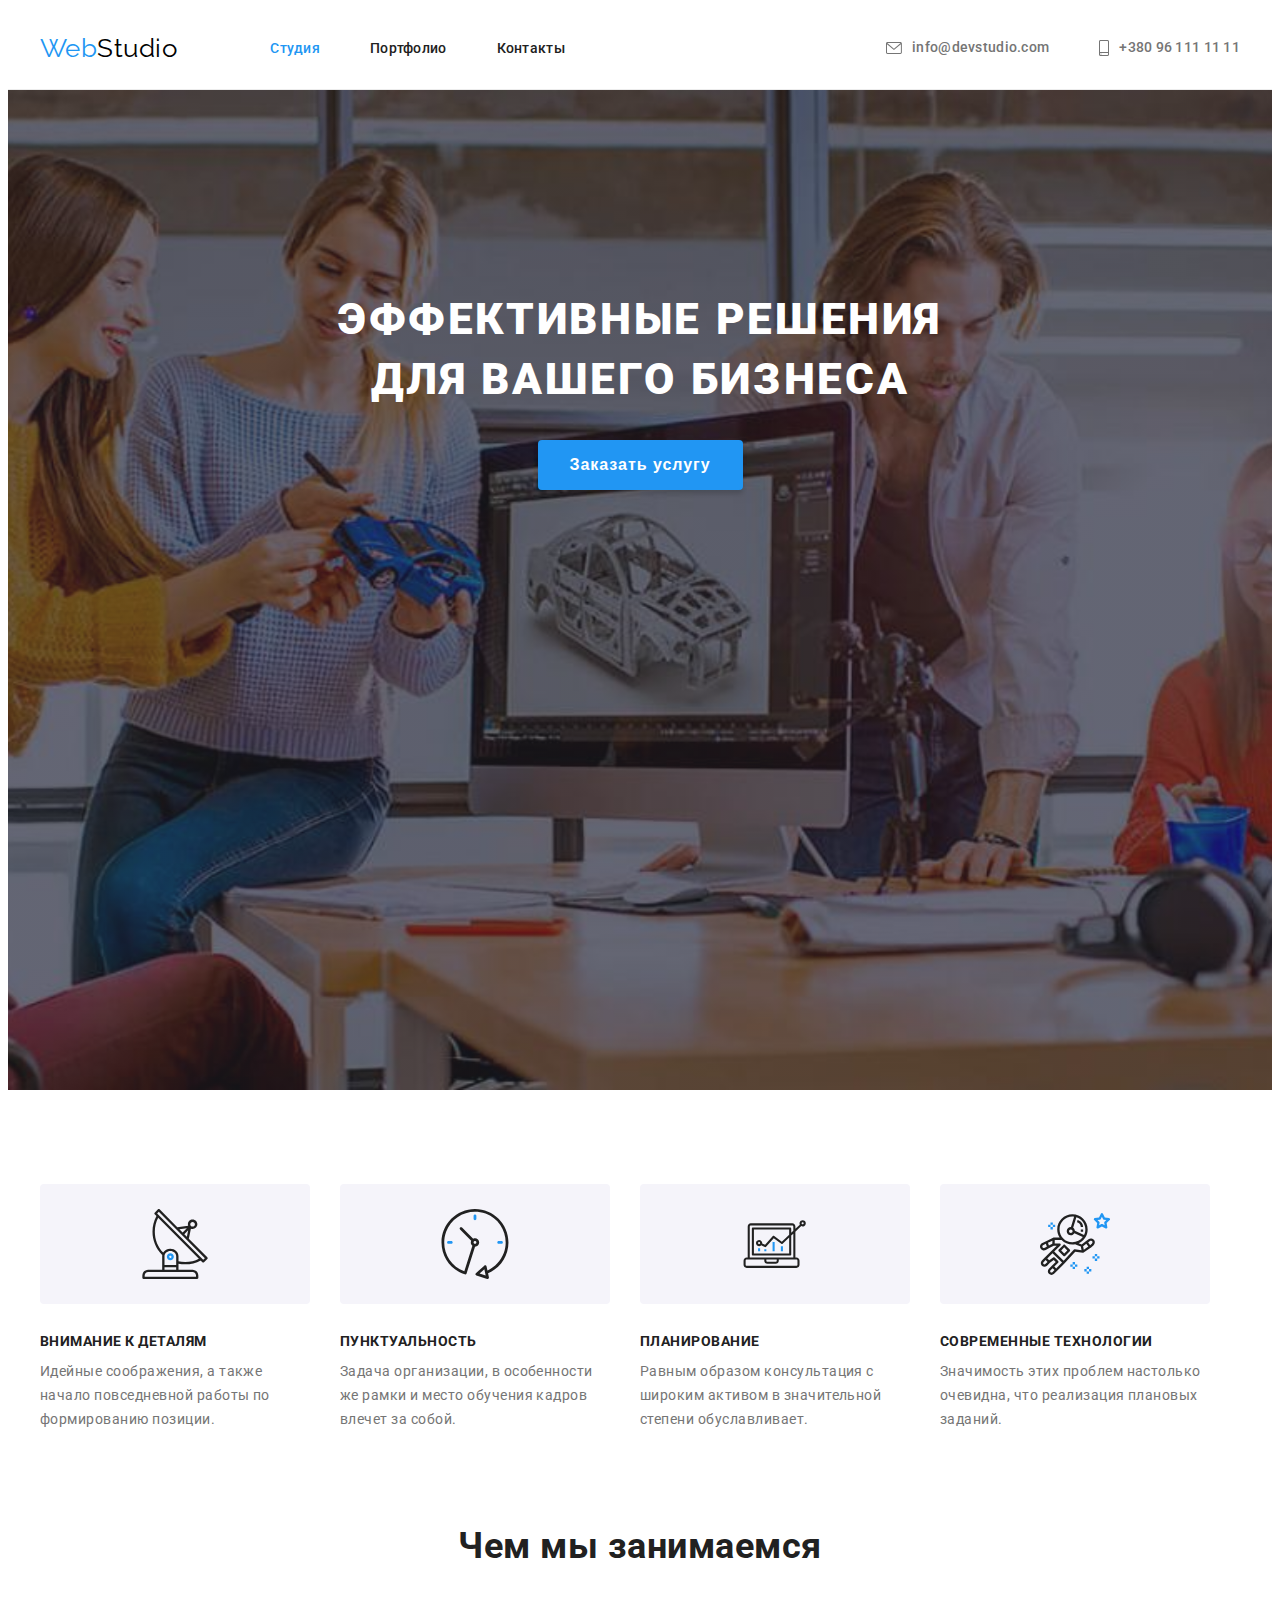
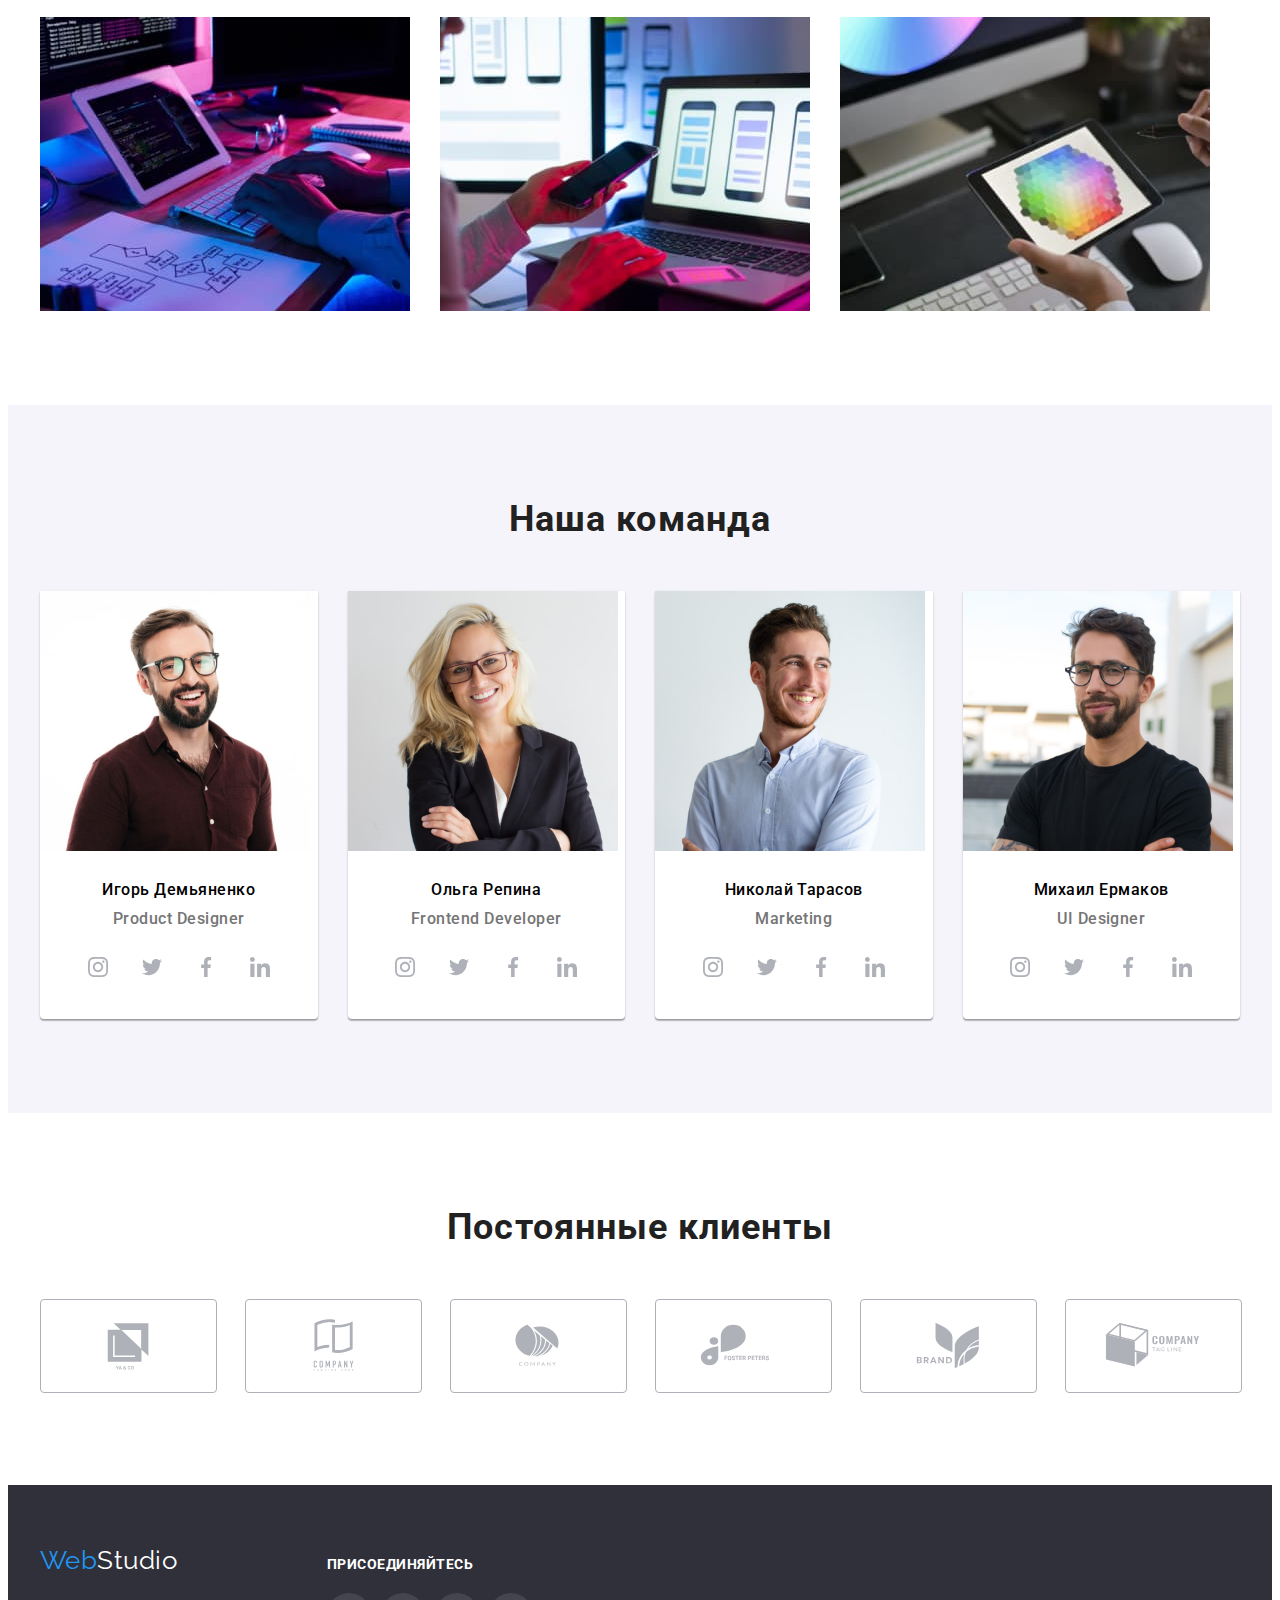
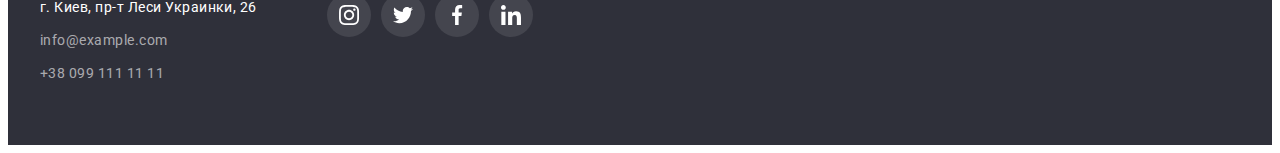
==== index.html @ c28302a7 "ДЗ4" ====
<!DOCTYPE html>
<html lang="ru">
<head>
    <meta charset="UTF-8">
    <meta http-equiv="X-UA-Compatible" content="IE=edge">
    <meta name="viewport" content="width=device-width, initial-scale=1.0">
    <title>WebStudio site</title>
    <link rel="preconnect" href="https://fonts.googleapis.com">
    <link rel="preconnect" href="https://fonts.gstatic.com" crossorigin>
    <link href="https://fonts.googleapis.com/css2?family=Raleway:wght@700&family=Roboto:wght@400;500;700;900&display=swap" rel="stylesheet">
    <link rel="stylesheet" href="https://cdnjs.cloudflare.com/ajax/libs/modern-normalize/1.1.0/modern-normalize.min.css" integrity="sha512-wpPYUAdjBVSE4KJnH1VR1HeZfpl1ub8YT/NKx4PuQ5NmX2tKuGu6U/JRp5y+Y8XG2tV+wKQpNHVUX03MfMFn9Q==" crossorigin="anonymous" referrerpolicy="no-referrer" />
    <link rel="stylesheet" href="./css/styles.css">
</head>
<body>
<!-- header -->
<header class="header">
    <div class="container header-container">
            <nav class="page-nav">
                <a href="./index.html" class="header-logo ">Web<span class="logo-color">Studio</span></a>
                <ul class="menu-nav list">
                    <li class="nav-item"><a class="nav-link link current-page" href="./index.html">Студия</a></li>
                    <li class="nav-item"><a class="nav-link link" href="./portfolio.html">Портфолио</a></li>
                    <li class="nav-item"><a class="nav-link link" href="">Контакты</a></li>
                </ul>
            </nav>
            <!-- contacts -->
                <ul class="contacts list">
                    <li class="contact-item">
                        <a href="mailto:info@devstudio.com" class="contact-link link">
                            <svg class="contact-mail-icon">
                                <use href="./images/symbol-defs.svg#envelope"></use>
                            </svg>
                    info@devstudio.com
                        </a>
                    </li>
                    <li class="contact-item">
                        <a href="tel:+380961111111" class="contact-link link">
                            <svg class="contact-tel-icon">
                                <use href="./images/symbol-defs.svg#smartphone"></use>
                            </svg>
                    +380 96 111 11 11
                        </a>
                    </li>
                </ul>
    </div>
</header>

<!-- main information -->
<main>
        <section class="hero hero-bg">
           <div class="container">
                <h1 class="hero-title">Эффективные решения для вашего бизнеса</h1>
                <button class="button btn" type="button">Заказать услугу</button>
           </div>
        </section>
   
    <!-- Our advantages -->
    <section class="section">
        <div class="container">
        <h2 class="visually-hidden">Наши особенности</h2>
            <ul class="features-list">
            <li class="features-item">
                <div class="features-icon">
                    <svg width="70" height="70">
                    <use href="./images/symbol-defs.svg#antenna"></use>
                </svg>
                </div>
                <h3 class="features-heading">Внимание к деталям</h3>
                <p class="features-paragraph">Идейные соображения, а также начало повседневной работы по формированию позиции.
                </p>
            </li>
            <li class="features-item">
                <div class="features-icon">
                    <svg width="70" height="70">
                    <use href="./images/symbol-defs.svg#clock"></use>
                </svg>
                </div>
                <h3 class="features-heading">Пунктуальность</h3>
                <p class="features-paragraph">Задача организации, в особенности же рамки и место обучения кадров влечет за
                    собой.</p>
            </li>
            <li class="features-item">
               <div class="features-icon">
                    <svg width="70" height="70">
                    <use href="./images/symbol-defs.svg#diagram"></use>
                </svg>
               </div>
                <h3 class="features-heading">Планирование</h3>
                <p class="features-paragraph">Равным образом консультация с широким активом в значительной степени
                    обуславливает.</p>
            </li>
            <li class="features-item">
               <div class="features-icon">
                    <svg width="70" height="70">
                    <use href="./images/symbol-defs.svg#astronaut"></use>
                </svg>
               </div>
                <h3 class="features-heading">Современные технологии</h3>
                <p class="features-paragraph">Значимость этих проблем настолько очевидна, что реализация плановых заданий.</p>
            </li>
        </ul>
    </div>
    
    </section>

    <!-- What are we doing -->
    <section class="activity section">
        <div class="container">
            <h2 class="activity-title">Чем мы занимаемся</h2>
            <ul class="activity-list">
                <li class="activity-item"><a href="">
                        <img class="activity-img" src="./images/development.jpg" alt="разработка сайта" width="370" height="294" />
                    </a>
                </li>
                <li class="activity-item">
                    <a href="">
                        <img class="activity-img" src="./images/mobile-version.jpg" alt="дизайн сайта" width="370" height="294" />
                    </a>
                </li>
                <li class="activity-item">
                    <a href="">
                        <img class="activity-img" src="./images/color-scheme.jpg" alt="стиль сайта" width="370" height="294" />
                    </a>
                </li>
            </ul>
        </div>
    </section>

    <!-- Our team -->
    <section class="work section">
        <div class="container">
            <h2 class="team">Наша команда</h2>
            <ul class="team-list">
                <li class="team-item">
                    <img class="team-img" src="./images/product-designer.jpg" alt="Дизайнер продукта" width="270" height="260" />
                    <div class="team-info">
                        <h3 class="about-name">Игорь Демьяненко</h3>
                        <p class="about-work">Product Designer</p>
                                <ul class="icon-list">
                                    <li class="icon-item">
                                        <a href="" class="icon-link">
                                            <svg class="social-icon">
                                                <use href="./images/symbol-defs.svg#instagram"></use>
                                            </svg>
                                        </a>
                                    </li>
                                    <li class="icon-item">
                                        <a href="" class="icon-link">
                                            <svg class="social-icon">
                                                <use href="./images/symbol-defs.svg#twitter"></use>
                                            </svg>
                                        </a>
                                    </li>
                                    <li class="icon-item">
                                        <a href="" class="icon-link">
                                            <svg class="social-icon">
                                                <use href="./images/symbol-defs.svg#facebook"></use>
                                            </svg>
                                        </a>
                                    </li>
                                    <li class="icon-item">
                                        <a href="" class="icon-link">
                                            <svg class="social-icon">
                                                <use href="./images/symbol-defs.svg#linkedin"></use>
                                            </svg>
                                        </a>
                                    
                                </ul>
                    </div>
                </li>
                <li class="team-item">
                    <img class="team-img" src="./images/frontend.jpg" alt="Фронтенд-разработчик" width="270" height="260" />
                    <div class="team-info">
                        <h3 class="about-name">Ольга Репина</h3>
                        <p class="about-work">Frontend Developer</p>
                                <ul class="icon-list">
                                    <li class="icon-item">
                                        <a href="" class="icon-link">
                                            <svg class="social-icon">
                                                <use href="./images/symbol-defs.svg#instagram"></use>
                                            </svg>
                                        </a>
                                    </li>
                                    <li class="icon-item">
                                        <a href="" class="icon-link">
                                            <svg class="social-icon">
                                                <use href="./images/symbol-defs.svg#twitter"></use>
                                            </svg>
                                        </a>
                                    </li>
                                    <li class="icon-item">
                                        <a href="" class="icon-link">
                                            <svg class="social-icon">
                                                <use href="./images/symbol-defs.svg#facebook"></use>
                                            </svg>
                                        </a>
                                    </li>
                                    <li class="icon-item">
                                        <a href="" class="icon-link">
                                            <svg class="social-icon">
                                                <use href="./images/symbol-defs.svg#linkedin"></use>
                                            </svg>
                                        </a>
                                    </li>
                                </ul>
                    </div>
                </li>
                <li class="team-item">
                    <img class="team-img" src="./images/marketing.jpg" alt="Маркетинг" width="270" height="260" />
                    <div class="team-info">
                        <h3 class="about-name">Николай Тарасов</h3>
                        <p class="about-work">Marketing</p>
                                <ul class="icon-list">
                                    <li class="icon-item">
                                        <a href="" class="icon-link">
                                            <svg class="social-icon">
                                                <use href="./images/symbol-defs.svg#instagram"></use>
                                            </svg>
                                        </a>
                                    </li>
                                    <li class="icon-item">
                                        <a href="" class="icon-link">
                                            <svg class="social-icon">
                                                <use href="./images/symbol-defs.svg#twitter"></use>
                                            </svg>
                                        </a>
                                    </li>
                                    <li class="icon-item">
                                        <a href="" class="icon-link">
                                            <svg class="social-icon">
                                                <use href="./images/symbol-defs.svg#facebook"></use>
                                            </svg>
                                        </a>
                                    </li>
                                    <li class="icon-item">
                                        <a href="" class="icon-link">
                                            <svg class="social-icon">
                                                <use href="./images/symbol-defs.svg#linkedin"></use>
                                            </svg>
                                        </a>
                                    </li>
                                </ul>
                    </div>
                </li>
                <li class="team-item">
                    <img class="team-img" src="./images/ui-designer.jpg" alt="Пользовательский интерфейс" width="270"
                        height="260" />
                    <div class="team-info">
                        <h3 class="about-name">Михаил Ермаков</h3>
                        <p class="about-work">UI Designer</p>
                                <ul class="icon-list">
                                    <li class="icon-item">
                                        <a href="" class="icon-link">
                                            <svg class="social-icon">
                                                <use href="./images/symbol-defs.svg#instagram"></use>
                                            </svg>
                                        </a>
                                    </li>
                                    <li class="icon-item">
                                        <a href="" class="icon-link">
                                            <svg class="social-icon">
                                                <use href="./images/symbol-defs.svg#twitter"></use>
                                            </svg>
                                        </a>
                                    </li>
                                    <li class="icon-item">
                                        <a href="" class="icon-link">
                                            <svg class="social-icon">
                                                <use href="./images/symbol-defs.svg#facebook"></use>
                                            </svg>
                                        </a>
                                    </li>
                                    <li class="icon-item">
                                        <a href="" class="icon-link">
                                            <svg class="social-icon">
                                                <use href="./images/symbol-defs.svg#linkedin"></use>
                                            </svg>
                                        </a>
                                    </li>
                                </ul>
                    </div>
                </li>
            </ul>         
        </div>
    </section>
    <section class="section">
        <div class="container">
            <h2 class="company-header">Постоянные клиенты</h2>
            <ul class="company-list">
                <li class="company-item">
                    <a href="" class="company-link">
                        <svg class="company-icon" width="106" height="60">
                            <use href="./images/symbol-defs.svg#first-company"></use>
                        </svg>
                    </a>
                </li>
                <li class="company-item">
                    <a href="" class="company-link">
                        <svg class="company-icon" width="106" height="60">
                            <use href="./images/symbol-defs.svg#second-company"></use>
                        </svg>
                    </a>
                </li>
                <li class="company-item">
                    <a href="" class="company-link">
                        <svg class="company-icon" width="106" height="60">
                            <use href="./images/symbol-defs.svg#third-company"></use>
                        </svg>
                    </a>
                </li>
                <li class="company-item">
                    <a href="" class="company-link">
                        <svg class="company-icon" width="106" height="60">
                            <use href="./images/symbol-defs.svg#fourth-company"></use>
                        </svg>
                    </a>
                </li>
                <li class="company-item">
                    <a href="" class="company-link">
                        <svg class="company-icon" width="106" height="60">
                            <use href="./images/symbol-defs.svg#fifth-company"></use>
                        </svg>
                    </a>
                </li>
                <li class="company-item">
                    <a href="" class="company-link">
                        <svg class="company-icon" width="106" height="60">
                            <use href="./images/symbol-defs.svg#sixth-company"></use>
                        </svg>
                    </a>
                </li>
            </ul>
        </div>
    </section>
</main>

<!-- footer -->
<footer class="footer">
    <div class="container footer-container">
        <div>
            <a class="footer-logo" href="./index.html">Web<span class="logo-color logo">Studio</span></a>
            <address class="address">
                <ul class="footer-list">
                    <li class="footer-item item-space"><a class="address-items"
                            href="https://www.google.com.ua/maps/place/%D0%B1%D1%83%D0%BB.+%D0%9B%D0%B5%D1%81%D0%B8+%D0%A3%D0%BA%D1%80%D0%B0%D0%B8%D0%BD%D0%BA%D0%B8,+26,+%D0%9A%D0%B8%D0%B5%D0%B2,+02000/@50.4265841,30.5361971,17z/data=!3m1!4b1!4m5!3m4!1s0x40d4cf0e033ecbe9:0x57a4dffefec77da0!8m2!3d50.4265807!4d30.5383858?hl=ru">
                            г. Киев, пр-т Леси Украинки, 26</a></li>
                    <li class="footer-item item-space"><a class="footer-contact" href="mailto:info@example.com">info@example.com</a>
                    </li>
                    <li class="footer-item item-space"><a class="footer-contact" href="tel:+380991111111">+38 099 111 11 11</a></li>
                </ul>
            </address>
        </div>
    
    <div>
        <h2 class="footer-header">присоединяйтесь</h2>
        <ul class="footer-icon-list">
            <li class="footer-icon-item">
                <a href="" class="footer-icon-link">
                    <svg class="footer-social-icon">
                        <use href="./images/symbol-defs.svg#instagram"></use>
                    </svg>
                </a>
            </li>
            <li class="footer-icon-item">
                <a href="" class="footer-icon-link">
                    <svg class="footer-social-icon">
                        <use href="./images/symbol-defs.svg#twitter"></use>
                    </svg>
                </a>
            </li>
            <li class="footer-icon-item">
                <a href="" class="footer-icon-link">
                    <svg class="footer-social-icon">
                        <use href="./images/symbol-defs.svg#facebook"></use>
                    </svg>
                </a>
            </li>
            <li class="footer-icon-item">
                <a href="" class="footer-icon-link">
                    <svg class="footer-social-icon">
                        <use href="./images/symbol-defs.svg#linkedin"></use>
                    </svg>
                </a>
            </li>
        </ul>
    </div>

    </div>

   
</footer>  

</body>
</html>
---- css/styles.css ----
:root {
  --primary-text-color: #212121;
  --secondary-text-color: #757575;
  --title-text-color: #000000;
  --accent-color: #2196f3;
  --primary-white-color: #ffffff;
  --secondary-darkgray-color: #2f303a;
  --third-title-color: #f5f4fa;
}
p,
h1,
h2,
h3,
h4,
h5,
h6 {
  margin: 0;
}
ul {
  list-style: none;
  margin: 0;
  padding-left: 0;
}
img {
  display: block;
  max-width: 100%;
  height: auto;
}
body {
  font-family: 'Roboto', sans-serif;
  color: var(--primary-text-color);
  letter-spacing: 0.03em;
  line-height: 1.14;
}

/* -------HEADER------ */
.header {
  background-color: var(--primary-white-color);
  border-bottom: 1px solid #ececec;
}
.container {
  width: 1200px;
  margin: 0 auto;
  padding: 0 15px;
}
.header-container {
  display: flex;
  align-items: center;
}
/* LOGO */
.header-logo {
  font-family: 'Raleway', sans-serif;
  font-size: 26px;
  line-height: 1.19;
  color: var(--accent-color);
  text-decoration: none;
  margin-right: 93px;
  padding-top: 25px;
  padding-bottom: 25px;
  align-items: center;
}
.list {
  list-style: none;
  display: flex;
}
.logo-color {
  color: var(--title-text-color);
}
/* NAVIGATION */
.page-nav {
  display: flex;
  align-items: center;
}
.nav-link {
  color: var(--primary-text-color);
  font-weight: 500;
  font-size: 14px;
  letter-spacing: 0.02em;
}

.nav-item:not(:last-child) {
  margin-right: 50px;
}
.nav-link:hover,
.nav-link:focus {
  color: var(--accent-color);
}
.link {
  text-decoration: none;
}
.link.current-page {
  color: var(--accent-color);
}
/* CONTACTS */
.contacts {
  display: flex;
  margin-left: auto;
  align-items: center;
}

.contacts .link {
  color: var(--secondary-text-color);
  font-weight: 500;
  font-size: 14px;
  letter-spacing: 0.02em;
  padding: 32px 0px 32px 0px;
  display: inline-flex;
  align-self: start;
  justify-content: center;
}
.contact-link {
  align-items: center;
  display: inline-flex;
}

.contact-mail-icon {
  margin-right: 10px;
  width: 16px;
  height: 12px;
  fill: currentColor;
}
.contact-tel-icon {
  margin-right: 10px;
  width: 10px;
  height: 16px;
  fill: currentColor;
}
.contact-link:hover,
.contact-link:focus {
  color: var(--accent-color);
}
.contact-item:not(:first-child) {
  margin-left: 50px;
}

/* ---------MAIN--------- */
.visually-hidden {
  position: absolute;
  clip: rect(0 0 0 0);
  width: 1px;
  height: 1px;
  margin: -1px;
}

.hero {
  background-color: var(--secondary-darkgray-color);
  text-align: center;
  padding: 200px 0;
}
.hero-bg {
  max-width: 1600px;
  height: 600px;
  margin-left: auto;
  margin-right: auto;
  background-image: linear-gradient(rgba(47, 48, 58, 0.4), rgba(47, 48, 58, 0.4)),
    url(../images/main-bg.jpg);
  background-repeat: no-repeat;
  background-position: center;
  background-size: cover;
}

.hero-title {
  color: var(--primary-white-color);
  font-weight: 900;
  font-size: 44px;
  line-height: 1.36;
  text-align: center;
  letter-spacing: 0.06em;
  text-transform: uppercase;
  margin-bottom: 30px;
  max-width: 696px;
  margin-left: auto;
  margin-right: auto;
}
.button {
  cursor: pointer;
  color: var(--primary-white-color);
  background-color: var(--accent-color);
}
.btn {
  font-style: inherit;
  font-weight: bold;
  font-size: 16px;
  line-height: 1.87;
  letter-spacing: 0.06em;
  box-shadow: 0px 4px 4px rgba(0, 0, 0, 0.15);
  border-radius: 4px;
  border: 0;
  padding: 10px 32px;
  min-width: 200px;
}
/* ------OUR ADVANTAGES------ */
.section {
  padding-top: 94px;
  padding-bottom: 94px;
}
.features-list {
  display: flex;
}
.features-item:not(:last-child) {
  margin-right: 30px;
}
.features-icon {
  display: flex;
  height: 120px;
  width: 100%;
  margin-bottom: 30px;
  background-color: #f5f4fa;
  border-radius: 4px;
  justify-content: center;
  align-items: center;
}
.features-heading {
  font-weight: 700;
  font-size: 14px;
  text-transform: uppercase;
  color: var(--primary-text-color);
  margin-bottom: 10px;
}
.features-paragraph {
  font-size: 14px;
  line-height: 1.71;
  color: var(--secondary-text-color);
  width: 270px;
}
.features-title {
  font-weight: 700;
  font-size: 36px;
  line-height: 1.16;
}
.activity {
  padding-top: 0px;
}
.activity-title {
  font-weight: 700;
  font-size: 36px;
  line-height: 1.16;
  text-align: center;
  margin-bottom: 50px;
}
.activity-item:not(:last-child) {
  margin-right: 30px;
}
.activity-list {
  display: flex;
}

/* -----OUR TEAM------ */
.work {
  background-color: var(--third-title-color);
}
.team {
  font-weight: 700;
  font-size: 36px;
  line-height: 1.16;
  letter-spacing: 0.03em;
  text-align: center;
  margin-bottom: 50px;
}
.team-list {
  display: flex;
  margin-left: calc(-1 * 30px);
}
.team-list .team-item {
  margin-left: 30px;
  flex-basis: calc(100% / 4 - 30px);
  border-radius: 0px 0px 4px 4px;
  box-shadow: 0px 1px 3px rgba(0, 0, 0, 0.12), 0px 1px 1px rgba(0, 0, 0, 0.14),
    0px 2px 1px rgba(0, 0, 0, 0.2);
}
.team-item {
  background-color: var(--primary-white-color);
}
.team-info {
  padding: 30px 0;
  text-align: center;
}
.about-name {
  font-weight: 500;
  font-size: 16px;
  line-height: 1.18;
  text-align: center;
  color: var(--title-text-color);
  margin-bottom: 10px;
}
.about-work {
  color: var(--secondary-text-color);
  font-weight: 500;
  font-size: 16px;
  line-height: 1.18;
  text-align: center;
  margin-bottom: 16px;
}
.icon-list {
  display: flex;
  justify-content: center;
}
.icon-item + .icon-item {
  margin-left: 10px;
}
.icon-item {
  width: 44px;
  height: 44px;
}
.social-icon {
  width: 20px;
  height: 20px;
  fill: #afb1b8;
}
.icon-link {
  width: 100%;
  height: 100%;
  display: block;
  border-radius: 50%;
  display: flex;
  align-items: center;
  justify-content: center;
  background-color: #ffffff;
}
.icon-link:hover,
.icon-link:focus {
  background-color: var(--accent-color);
}
.icon-link:hover .social-icon,
.icon-link:focus .social-icon {
  fill: var(--primary-white-color);
}
/* COMPANIES */
.company-header {
  font-weight: 700;
  font-size: 36px;
  line-height: 1.16;
  letter-spacing: 0.03em;
  text-align: center;
  margin-bottom: 50px;
}
.company-list {
  margin-left: -30px;
  display: flex;
  justify-content: center;
}
.company-item {
  height: 92px;
}
.company-list .company-item {
  margin-left: 30px;
  flex-basis: calc(100% / 6 - 30px);
}
.company-link {
  width: 100%;
  height: 100%;
  display: block;
  border: 1px solid #afb1b8;
  border-radius: 4px;
  display: flex;
  align-items: center;
  justify-content: center;
  background-color: #ffffff;
}
.company-link:hover,
.company-link:focus {
  border-color: var(--accent-color);
}
.company-icon {
  fill: #afb1b8;
}
.company-link:hover .company-icon,
.company-link:focus .company-icon {
  fill: var(--accent-color);
}
/* -------FOOTER-------- */
.footer-container {
  display: flex;
  align-items: baseline;
}
.footer-container > *:first-child {
  margin-right: 70px;
}
.footer {
  background-color: var(--secondary-darkgray-color);
  padding: 60px 0;
}

.footer-logo {
  font-family: 'Raleway', sans-serif;
  font-size: 26px;
  line-height: 1.19;
  color: var(--accent-color);
  text-decoration: none;
}
.logo {
  color: var(--primary-white-color);
}
.footer-logo {
  display: block;
  margin-bottom: 20px;
}
.address {
  font-style: normal;
}

.footer-item {
  font-size: 14px;
  line-height: 1.71;
}
.item-space:not(:last-child) {
  margin-bottom: 9px;
}

.address-items {
  color: var(--primary-white-color);
  text-decoration: none;
}
.footer-contact {
  font-size: 14px;
  line-height: 1.71;
  color: rgba(255, 255, 255, 0.6);
  text-decoration: none;
}
.footer-contact:hover,
.footer-contact:focus {
  color: var(--accent-color);
}
.footer-list .address-items,
.footer-list .footer-contact {
  display: block;
}
.footer-header {
  display: inline-block;
  margin-bottom: 20px;
  font-weight: 700;
  font-size: 14px;
  text-transform: uppercase;
  color: var(--primary-white-color);
}
.footer-icon-link {
  width: 100%;
  height: 100%;
  display: block;
  border-radius: 50%;
  display: flex;
  align-items: center;
  justify-content: center;
  background-color: rgba(255, 255, 255, 0.1);
}

.footer-icon-list {
  display: flex;
  justify-content: center;
}
.footer-icon-item + .footer-icon-item {
  margin-left: 10px;
}
.footer-icon-item {
  width: 44px;
  height: 44px;
}
.footer-icon-link:hover,
.footer-icon-link:focus {
  background-color: var(--accent-color);
}

.footer-social-icon {
  width: 20px;
  height: 20px;
  fill: var(--primary-white-color);
}

/* ------PORTFOLIO----------*/
.portfolio-header {
  background-color: var(--primary-white-color);
  border: 1px solid #ececec;
}
.portfolio-container {
  display: flex;
  align-items: center;
}
.portfolio {
  display: flex;
  align-items: center;
}
.portfol-logo {
  font-family: 'Raleway', sans-serif;
  font-size: 26px;
  line-height: 1.19;
  color: var(--accent-color);
  text-decoration: none;
  margin-right: 93px;
  padding-top: 25px;
  padding-bottom: 25px;
  align-items: center;
}
.portfol-logo-color {
  color: var(--title-text-color);
}
.portfol-list {
  display: flex;
}
.portfol-link {
  color: var(--primary-text-color);
  font-weight: 500;
  font-size: 14px;
  letter-spacing: 0.02em;
  text-decoration: none;
}
.portfol-link:hover,
.portfol-link:focus {
  color: var(--accent-color);
}
.links.current-page {
  color: var(--accent-color);
}

.portfol-item:not(:last-child) {
  margin-right: 50px;
}
.header-contacts {
  text-decoration: none;
  display: flex;
  margin-left: auto;
  align-items: center;
}
.header-link {
  color: var(--secondary-text-color);
  font-weight: 500;
  font-size: 14px;
  letter-spacing: 0.02em;
  display: flex;
  align-items: center;
}
.header-link:hover,
.header-link:focus {
  color: var(--accent-color);
}
.header-list:not(:first-child) {
  margin-left: 50px;
}

.filter-list {
  text-decoration: none;
  display: flex;
  justify-content: center;
  margin-bottom: 34px;
}
.filter-item:not(:last-child) {
  margin-right: 8px;
}
.filter-button {
  cursor: pointer;
  color: var(--primary-text-color);
  background-color: var(--third-title-color);
}
.filter-button:hover,
.filter-button:focus {
  background-color: var(--accent-color);
  color: var(--primary-white-color);
  box-shadow: 0px 4px 4px rgba(0, 0, 0, 0.25);
}
.filter-btn {
  font-style: inherit;
  font-weight: 500;
  font-size: 16px;
  line-height: 1.62;
  text-align: center;
  border-radius: 4px;
  border: 0;
  padding: 6px 22px;
  min-width: 73px;
}
.gallery-list {
  display: flex;
  flex-wrap: wrap;
  margin-top: calc(-1 * 30px);
  margin-left: calc(-1 * 30px);
}
.gallery-list .gallery-item {
  margin-top: 30px;
  margin-left: 30px;
  flex-basis: calc(100% / 3 - 30px);
}

.gallery-info {
  padding: 20px 24px;
  border-right: 1px solid #eeeeee;
  border-bottom: 1px solid #eeeeee;
  border-left: 1px solid #eeeeee;
}
.gallery-heading {
  font-weight: 700;
  font-size: 18px;
  line-height: 2;
  letter-spacing: 0.06em;
  color: var(--primary-text-color);
  margin-bottom: 4px;
}
.gallery-link {
  display: block;
  text-decoration: none;
}
.gallery-link:hover,
.gallery-link:hover {
  box-shadow: 0px 1px 1px rgba(0, 0, 0, 0.12), 0px 4px 4px rgba(0, 0, 0, 0.06),
    1px 4px 6px rgba(0, 0, 0, 0.16);
}
.gallery-paragraph {
  font-weight: 400;
  font-size: 16px;
  line-height: 30px;
  color: var(--secondary-text-color);
}
/* -------FOOTER--------- */
.portfolio-footer {
  padding: 60px 0;
}
.logo-footer {
  font-family: 'Raleway', sans-serif;
  font-size: 26px;
  line-height: 1.19;
  color: var(--accent-color);
  text-decoration: none;
  display: block;
  margin-bottom: 20px;
}
.portfolio-logo {
  color: var(--primary-white-color);
}
.portfolio-footer {
  background-color: var(--secondary-darkgray-color);
}
.footer-address {
  font-style: normal;
}

.address-map {
  font-size: 14px;
  line-height: 1.71;
  color: var(--primary-white-color);
  text-decoration: none;
}
.address-item {
  color: var(--primary-white-color);
}
.address-space:not(:last-child) {
  margin-bottom: 9px;
}
.address-contact {
  font-size: 14px;
  line-height: 1.71;
  color: rgba(255, 255, 255, 0.6);
  text-decoration: none;
}
.address-contact:hover,
.address-contact:focus {
  color: var(--accent-color);
}
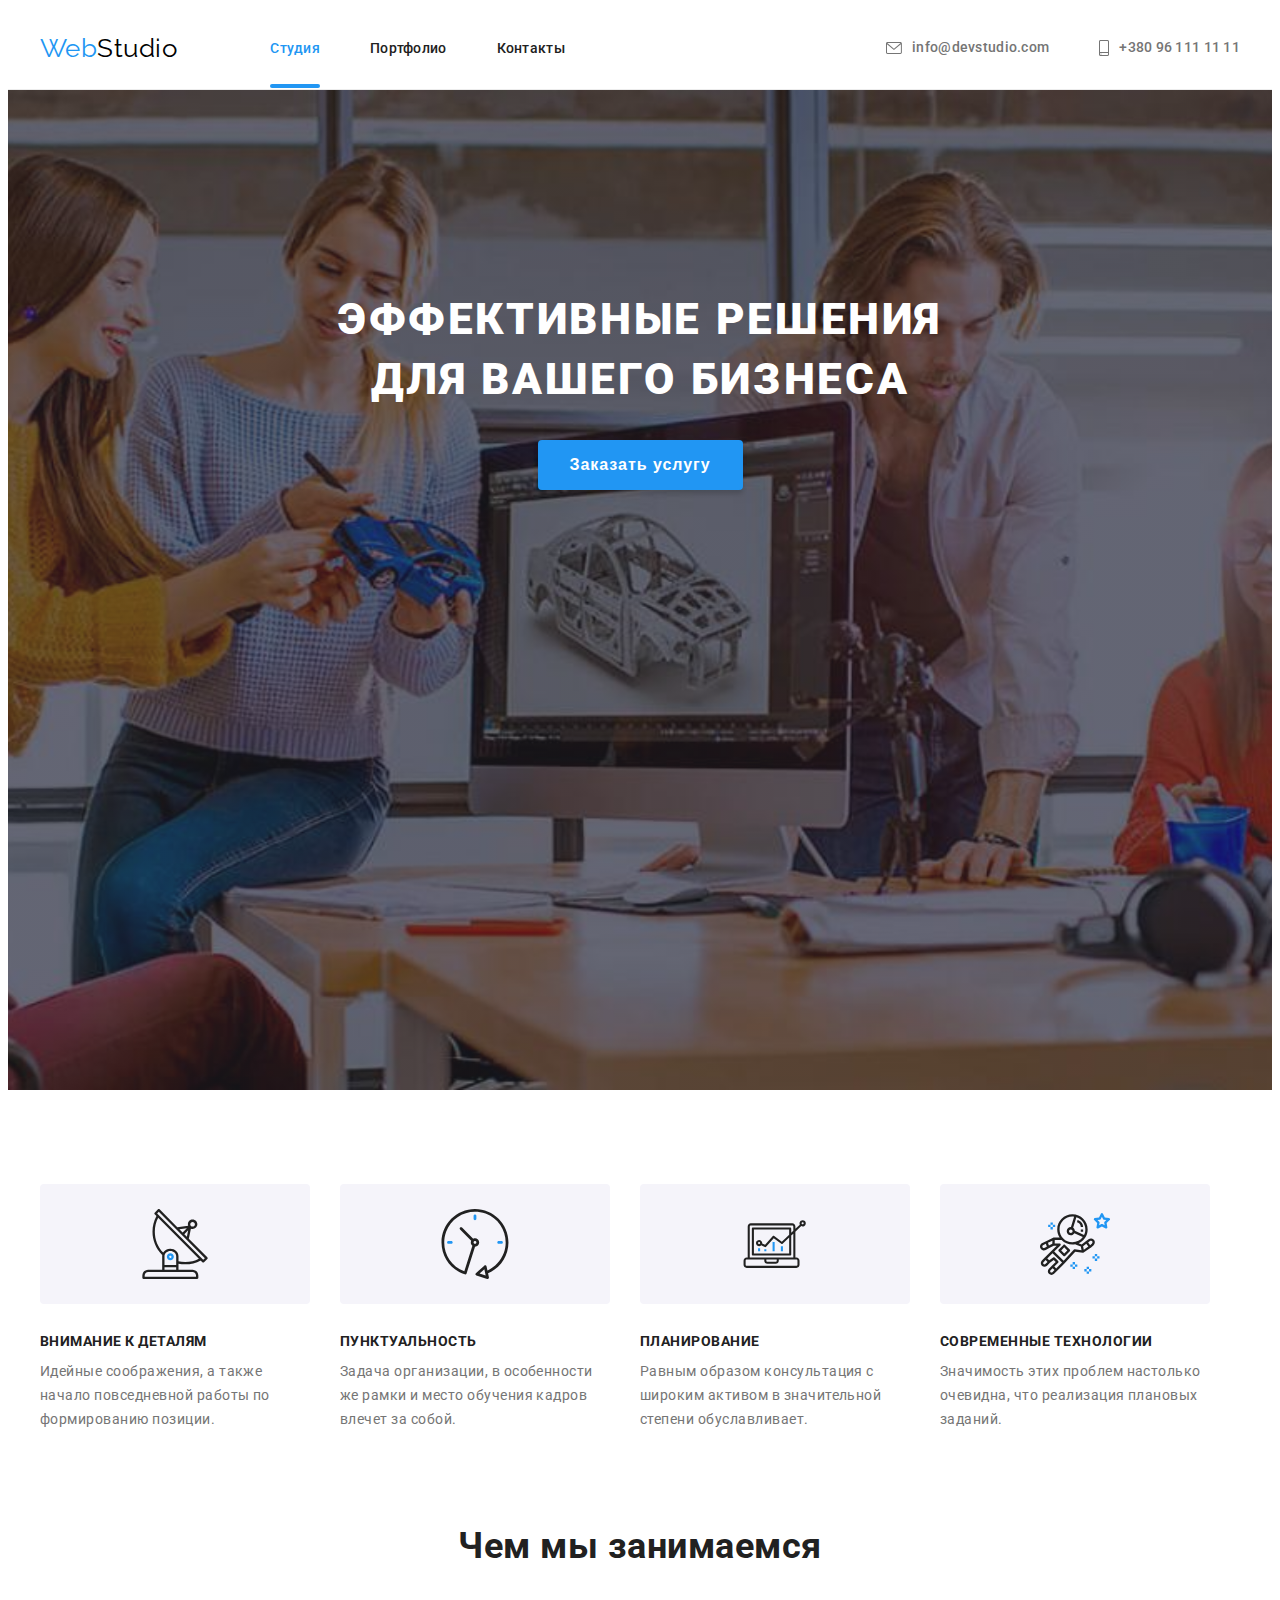
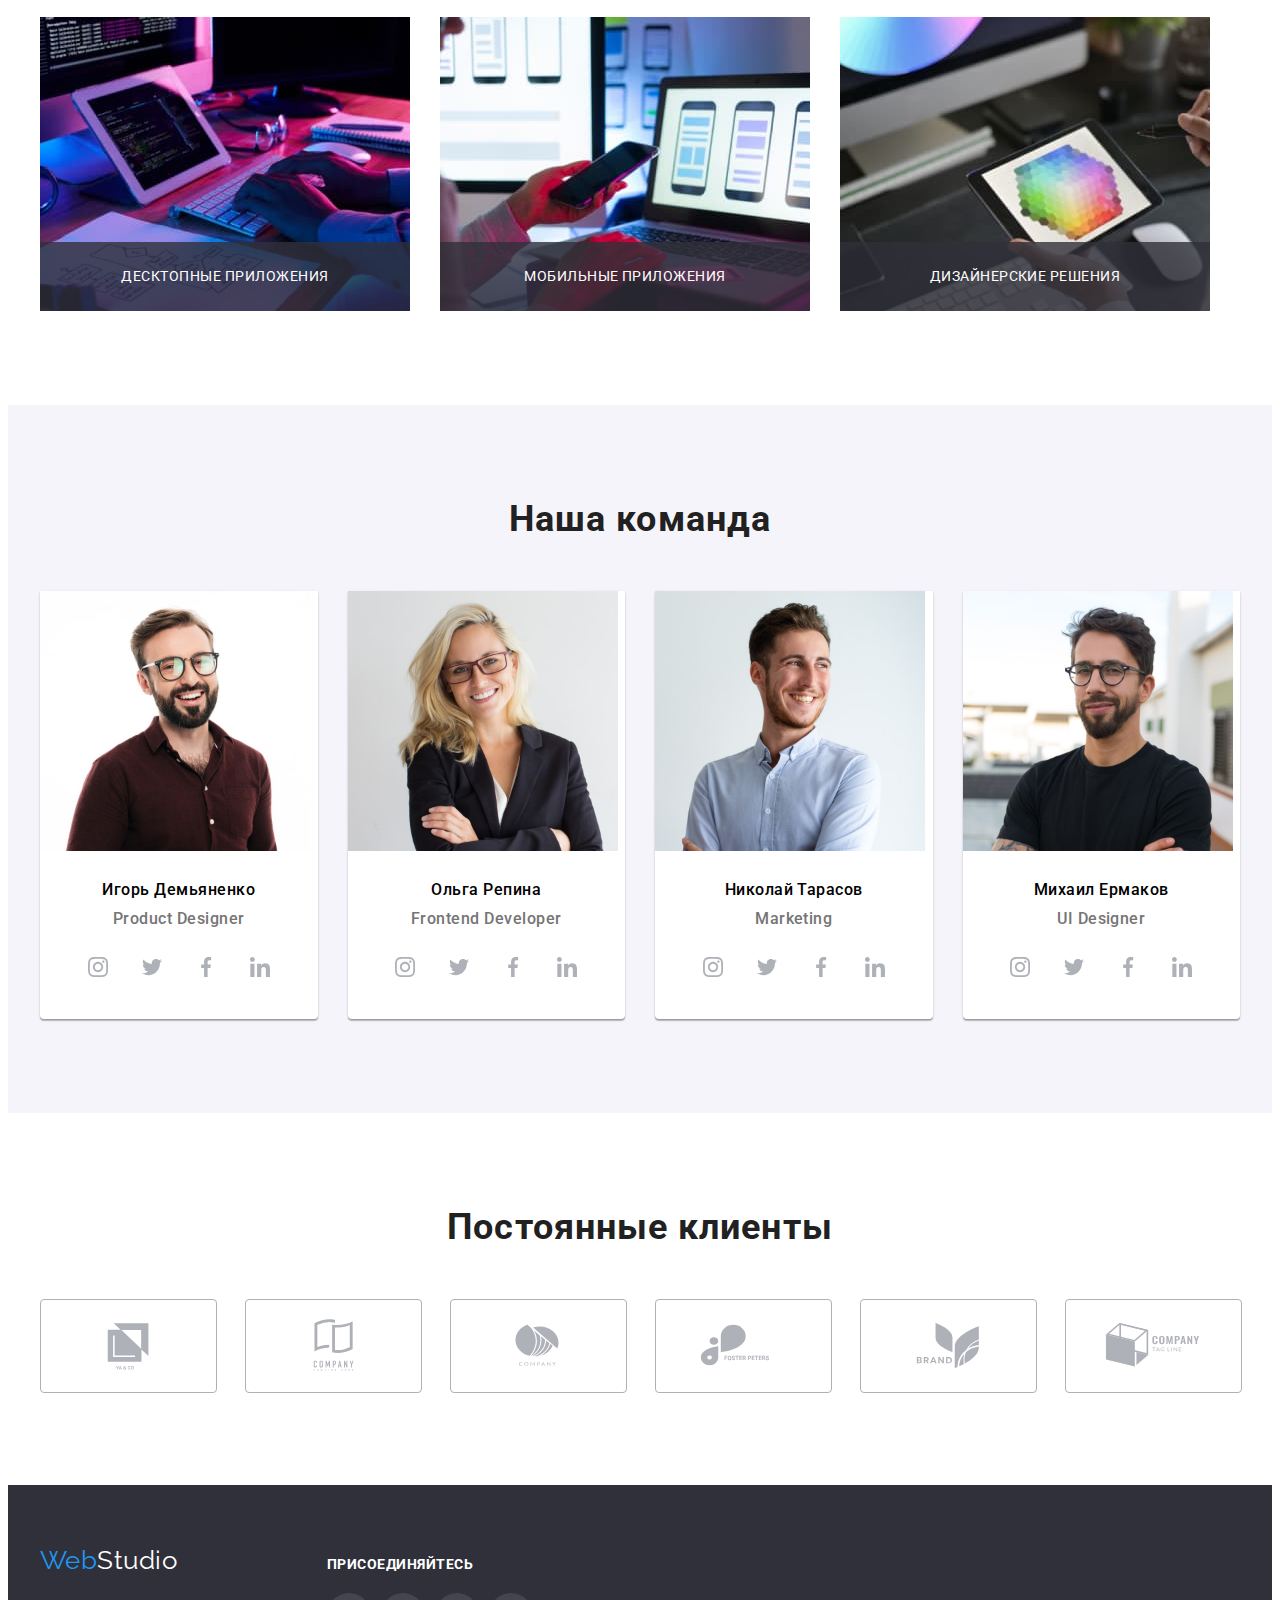
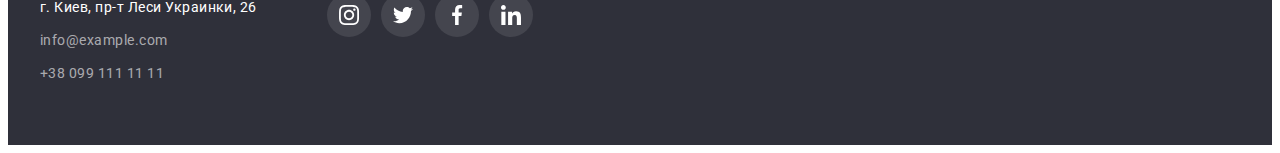
==== commit 88a86e6c: "ДЗ5-1" ====
--- a/index.html
+++ b/index.html
@@ -50,7 +50,7 @@
         <section class="hero hero-bg">
            <div class="container">
                 <h1 class="hero-title">Эффективные решения для вашего бизнеса</h1>
-                <button class="button btn" type="button">Заказать услугу</button>
+                <button class="button btn" data-modal-open type="button">Заказать услугу</button>
            </div>
         </section>
    
@@ -110,16 +110,25 @@
             <ul class="activity-list">
                 <li class="activity-item"><a href="">
                         <img class="activity-img" src="./images/development.jpg" alt="разработка сайта" width="370" height="294" />
+                        <p class="activity-top-text">
+                        Десктопные приложения
+                        </p>
                     </a>
                 </li>
                 <li class="activity-item">
                     <a href="">
                         <img class="activity-img" src="./images/mobile-version.jpg" alt="дизайн сайта" width="370" height="294" />
+                        <p class="activity-top-text">
+                        Мобильные приложения
+                        </p>
                     </a>
                 </li>
                 <li class="activity-item">
                     <a href="">
                         <img class="activity-img" src="./images/color-scheme.jpg" alt="стиль сайта" width="370" height="294" />
+                        <p class="activity-top-text">
+                        Дизайнерские решения
+                        </p>
                     </a>
                 </li>
             </ul>
@@ -389,7 +398,16 @@
 
    
 </footer>  
-
+<div class="backdrop is-hidden" data-modal>
+    <div class="modal">
+        <button type="button" class="close-btn" data-modal-close>
+            <svg width="11px" height="11px" class="close-modal">
+                <use href="./images/symbol-defs.svg#vector-2"></use>
+            </svg>
+        </button>
+    </div>
+</div>
+<script src="./js/modal.js"></script>
 </body>
 </html>
 
--- a/css/styles.css
+++ b/css/styles.css
@@ -76,6 +76,11 @@
   font-weight: 500;
   font-size: 14px;
   letter-spacing: 0.02em;
+  position: relative;
+
+  padding-top: 32px;
+  padding-bottom: 32px;
+  transition: color 250ms cubic-bezier(0.4, 0, 0.2, 1);
 }
 
 .nav-item:not(:last-child) {
@@ -88,8 +93,31 @@
 .link {
   text-decoration: none;
 }
+.header-link {
+  transition: color 250ms cubic-bezier(0.4, 0, 0.2, 1);
+}
 .link.current-page {
   color: var(--accent-color);
+}
+.current-page::after {
+  content: '';
+  position: absolute;
+  width: 100%;
+  height: 4px;
+
+  background: var(--accent-color);
+  border-radius: 2px; 
+  display: block;
+  bottom: 0px;
+}
+
+.portfol-link {
+  position: relative;
+  
+  padding-top: 32px;
+  padding-bottom: 32px;
+
+  transition: color 250ms cubic-bezier(0.4, 0, 0.2, 1);
 }
 /* CONTACTS */
 .contacts {
@@ -111,6 +139,7 @@
 .contact-link {
   align-items: center;
   display: inline-flex;
+  transition: color 250ms cubic-bezier(0.4, 0, 0.2, 1);
 }
 
 .contact-mail-icon {
@@ -244,6 +273,25 @@
 .activity-list {
   display: flex;
 }
+.activity-item {
+position: relative;
+
+}
+
+.activity-top-text {
+  position: absolute;
+  font-size: 14px;
+  line-height: 1.14;
+  padding-top: 27px;
+  padding-bottom: 27px;
+  width: 370px;
+  text-align: center;
+ 
+  text-transform: uppercase;
+  color: #FFFFFF;
+  background: rgba(47, 48, 58, 0.8);
+  bottom: 0;
+}
 
 /* -----OUR TEAM------ */
 .work {
@@ -306,6 +354,7 @@
   width: 20px;
   height: 20px;
   fill: #afb1b8;
+  transition: fill 250ms cubic-bezier(0.4, 0, 0.2, 1);
 }
 .icon-link {
   width: 100%;
@@ -316,6 +365,7 @@
   align-items: center;
   justify-content: center;
   background-color: #ffffff;
+  transition: background-color 250ms cubic-bezier(0.4, 0, 0.2, 1);
 }
 .icon-link:hover,
 .icon-link:focus {
@@ -356,6 +406,7 @@
   align-items: center;
   justify-content: center;
   background-color: #ffffff;
+  transition: color 250ms cubic-bezier(0.4, 0, 0.2, 1);
 }
 .company-link:hover,
 .company-link:focus {
@@ -420,6 +471,7 @@
 .footer-contact:hover,
 .footer-contact:focus {
   color: var(--accent-color);
+  transition: color 250ms cubic-bezier(0.4, 0, 0.2, 1);
 }
 .footer-list .address-items,
 .footer-list .footer-contact {
@@ -442,6 +494,8 @@
   align-items: center;
   justify-content: center;
   background-color: rgba(255, 255, 255, 0.1);
+
+  transition: background-color 250ms cubic-bezier(0.4, 0, 0.2, 1);
 }
 
 .footer-icon-list {
@@ -549,12 +603,13 @@
   cursor: pointer;
   color: var(--primary-text-color);
   background-color: var(--third-title-color);
+  transition: background-color 250ms cubic-bezier(0.4, 0, 0.2, 1);
 }
 .filter-button:hover,
 .filter-button:focus {
   background-color: var(--accent-color);
   color: var(--primary-white-color);
-  box-shadow: 0px 4px 4px rgba(0, 0, 0, 0.25);
+  box-shadow: 0px 4px 4px rgba(146, 143, 143, 0.25);
 }
 .filter-btn {
   font-style: inherit;
@@ -566,6 +621,7 @@
   border: 0;
   padding: 6px 22px;
   min-width: 73px;
+
 }
 .gallery-list {
   display: flex;
@@ -608,6 +664,34 @@
   line-height: 30px;
   color: var(--secondary-text-color);
 }
+.gallery-top-wrapper{
+position: relative;
+overflow: hidden;
+}
+
+.gallery-item:hover .gallery-top-text {
+  transform: translateY(0);
+}
+
+.gallery-top-text {
+  font-size: 18px;
+  color: rgba(255, 255, 255, 1);
+  line-height: 1.5;
+  padding-top: 63px;
+  padding-bottom: 63px;
+  padding-right: 24px;
+  padding-left: 24px;
+  background-color: var(--accent-color);
+  position: absolute;
+  top: 0;
+  left: 0;
+  height: 100%;
+  transform: translateY(100%);
+  transition: transform 250ms cubic-bezier(0.4, 0, 0.2, 1);
+
+}
+
+
 /* -------FOOTER--------- */
 .portfolio-footer {
   padding: 60px 0;
@@ -652,4 +736,52 @@
 .address-contact:hover,
 .address-contact:focus {
   color: var(--accent-color);
-}
+  transition: color 250ms cubic-bezier(0.4, 0, 0.2, 1);
+}
+.backdrop{
+  position: fixed;
+  width: 100vw;
+  height: 100vh;
+  background-color: rgba(0, 0, 0, 0.2);
+  top: 0;
+  display: flex;
+  align-items: center;
+  justify-content: center;
+  transition: opacity 250ms cubic-bezier(0.4, 0, 0.2, 1), visibility 250ms cubic-bezier(0.4, 0, 0.2, 1)  ;
+}
+.backdrop.is-hidden {
+  opacity: 0;
+  visibility: hidden;
+  pointer-events: none;
+}
+.modal {
+  position: absolute;
+  width: 528px;
+  min-height: 581px;
+  background-color: #ffffff;
+
+  top: 50%;
+  left: 50%;
+  transform: translate(-50%, -50%);
+  border-radius: 4px;
+}
+.close-btn {
+  display: flex;
+  align-items: center;
+  justify-content: center;
+
+  position: absolute;
+  right: 8px;
+  top: 8px;
+  cursor: pointer;
+  padding: 0%;
+
+  width: 30px;
+  height: 30px;
+
+  transition: transform 250ms cubic-bezier(0.4, 0, 0.2, 1);
+
+  border: 1px solid rgba(0, 0, 0, 0.1);
+  background: var(--primary-white-color);
+  border-radius: 50%;
+}